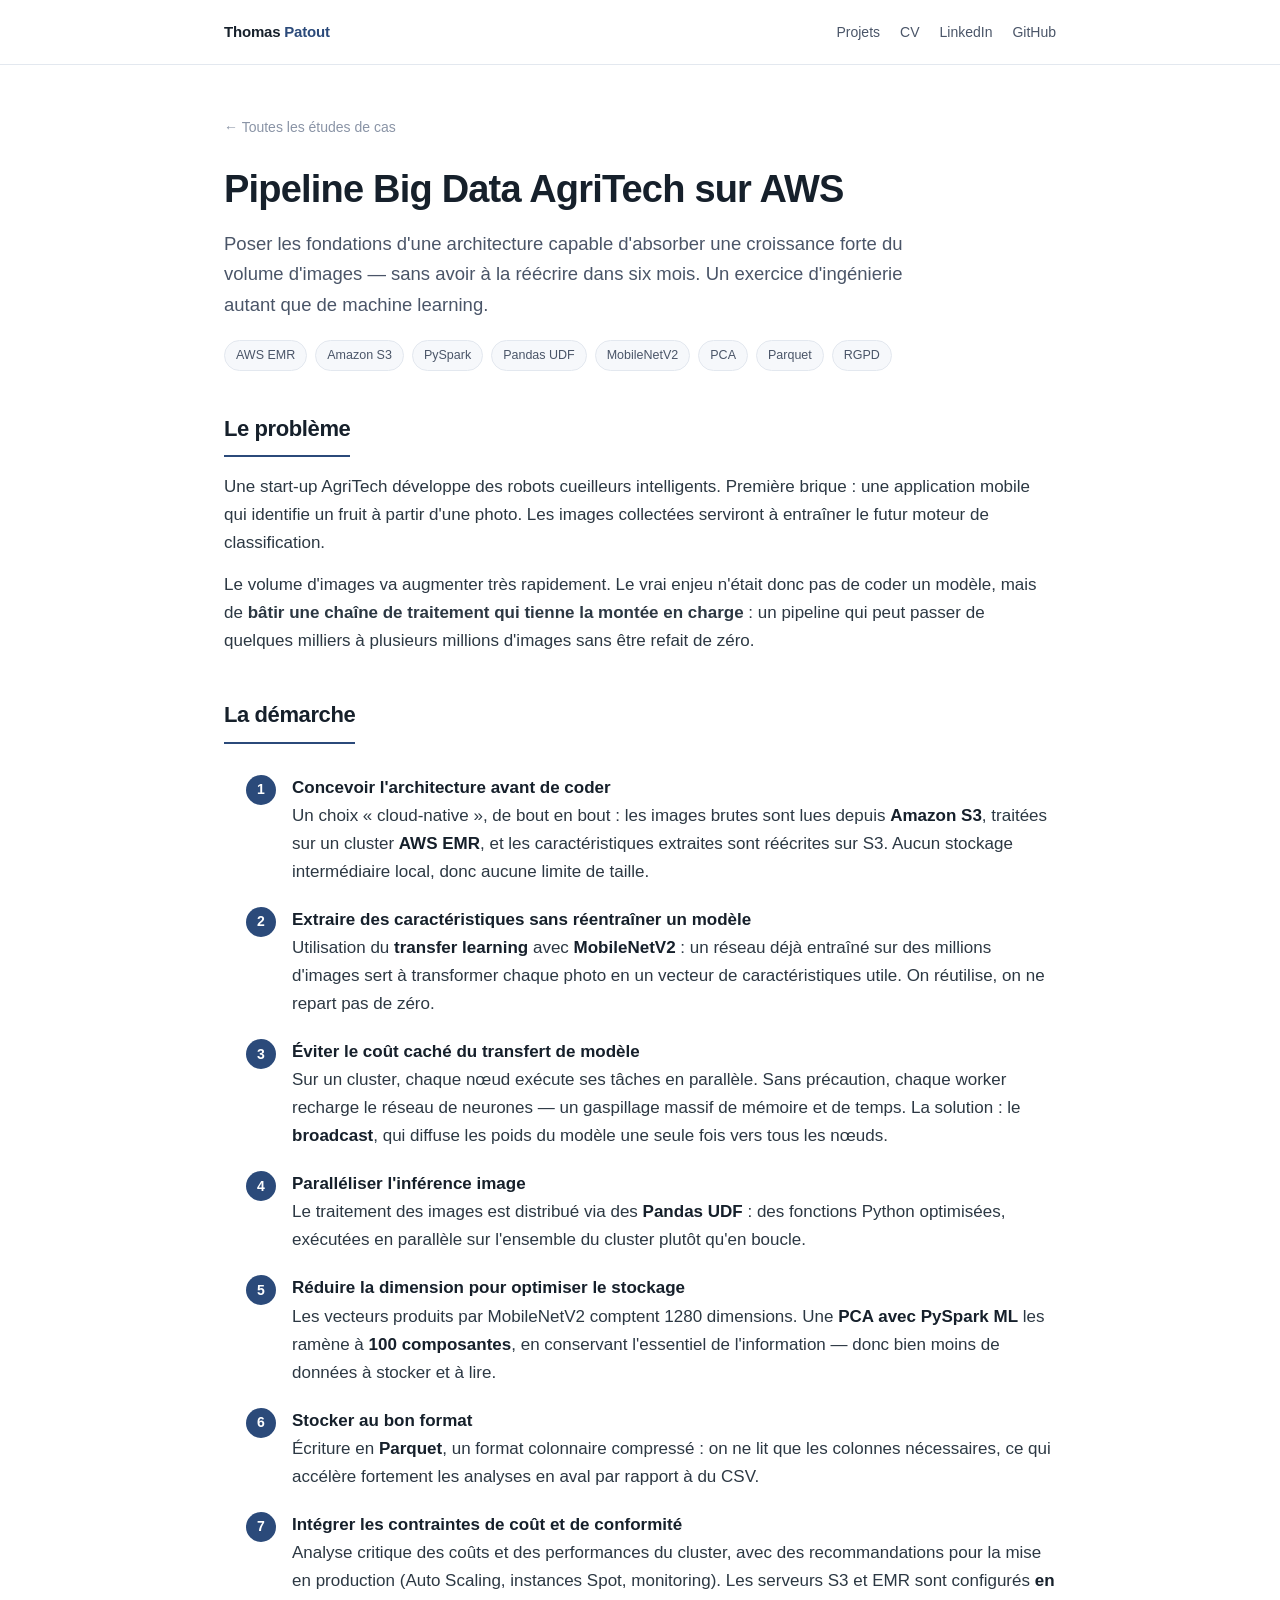
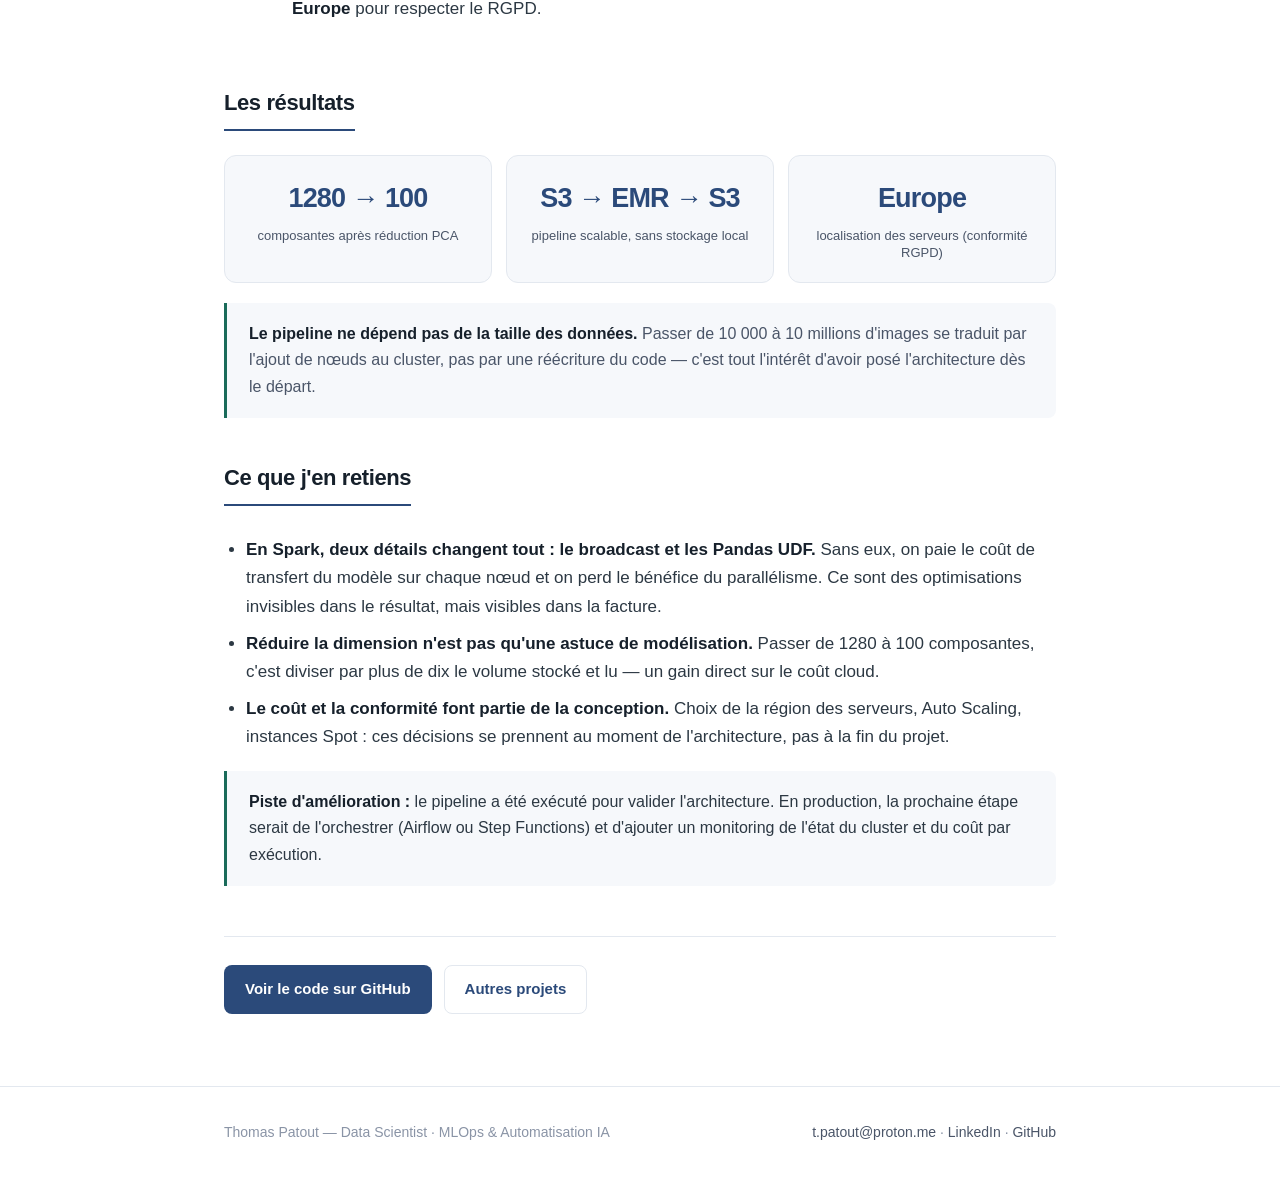
==== projets/big-data-agritech.html @ 0da858d9 "Site portfolio : accueil et 3 etudes de cas" ====
<!DOCTYPE html>
<html lang="fr">
<head>
<meta charset="UTF-8">
<meta name="viewport" content="width=device-width, initial-scale=1.0">
<title>Pipeline Big Data AgriTech sur AWS · Thomas Patout</title>
<meta name="description" content="Étude de cas : pipeline de feature engineering scalable sur AWS EMR et PySpark — transfer learning MobileNetV2 en Pandas UDF, PCA et stockage Parquet sur S3.">
<link rel="stylesheet" href="../style.css">
</head>
<body>

<nav class="nav">
  <div class="wrap">
    <div class="brand">Thomas <span>Patout</span></div>
    <ul>
      <li><a href="../index.html#projets">Projets</a></li>
      <li><a href="../assets/cv-thomas-patout.pdf">CV</a></li>
      <li><a href="https://www.linkedin.com/in/thomas-patout/">LinkedIn</a></li>
      <li><a href="https://github.com/tmoahs">GitHub</a></li>
    </ul>
  </div>
</nav>

<article class="article">
  <div class="wrap">

    <a class="back" href="../index.html#projets">← Toutes les études de cas</a>

    <h1>Pipeline Big Data AgriTech sur AWS</h1>
    <p class="lede">
      Poser les fondations d'une architecture capable d'absorber une croissance forte du volume
      d'images — sans avoir à la réécrire dans six mois. Un exercice d'ingénierie autant que de
      machine learning.
    </p>

    <div class="tags">
      <span>AWS EMR</span>
      <span>Amazon S3</span>
      <span>PySpark</span>
      <span>Pandas UDF</span>
      <span>MobileNetV2</span>
      <span>PCA</span>
      <span>Parquet</span>
      <span>RGPD</span>
    </div>

    <section>
      <h2>Le problème</h2>
      <p>
        Une start-up AgriTech développe des robots cueilleurs intelligents. Première brique : une
        application mobile qui identifie un fruit à partir d'une photo. Les images collectées
        serviront à entraîner le futur moteur de classification.
      </p>
      <p>
        Le volume d'images va augmenter très rapidement. Le vrai enjeu n'était donc pas de coder un
        modèle, mais de <strong>bâtir une chaîne de traitement qui tienne la montée en charge</strong> :
        un pipeline qui peut passer de quelques milliers à plusieurs millions d'images sans être
        refait de zéro.
      </p>
    </section>

    <section>
      <h2>La démarche</h2>
      <ol class="steps">
        <li>
          <b>Concevoir l'architecture avant de coder</b>
          Un choix « cloud-native », de bout en bout : les images brutes sont lues depuis
          <strong>Amazon S3</strong>, traitées sur un cluster <strong>AWS EMR</strong>, et les
          caractéristiques extraites sont réécrites sur S3. Aucun stockage intermédiaire local,
          donc aucune limite de taille.
        </li>
        <li>
          <b>Extraire des caractéristiques sans réentraîner un modèle</b>
          Utilisation du <strong>transfer learning</strong> avec <strong>MobileNetV2</strong> : un
          réseau déjà entraîné sur des millions d'images sert à transformer chaque photo en un
          vecteur de caractéristiques utile. On réutilise, on ne repart pas de zéro.
        </li>
        <li>
          <b>Éviter le coût caché du transfert de modèle</b>
          Sur un cluster, chaque nœud exécute ses tâches en parallèle. Sans précaution, chaque
          worker recharge le réseau de neurones — un gaspillage massif de mémoire et de temps.
          La solution : le <strong>broadcast</strong>, qui diffuse les poids du modèle une seule
          fois vers tous les nœuds.
        </li>
        <li>
          <b>Paralléliser l'inférence image</b>
          Le traitement des images est distribué via des <strong>Pandas UDF</strong> : des fonctions
          Python optimisées, exécutées en parallèle sur l'ensemble du cluster plutôt qu'en boucle.
        </li>
        <li>
          <b>Réduire la dimension pour optimiser le stockage</b>
          Les vecteurs produits par MobileNetV2 comptent 1280 dimensions. Une
          <strong>PCA avec PySpark ML</strong> les ramène à <strong>100 composantes</strong>, en
          conservant l'essentiel de l'information — donc bien moins de données à stocker et à lire.
        </li>
        <li>
          <b>Stocker au bon format</b>
          Écriture en <strong>Parquet</strong>, un format colonnaire compressé : on ne lit que les
          colonnes nécessaires, ce qui accélère fortement les analyses en aval par rapport à du CSV.
        </li>
        <li>
          <b>Intégrer les contraintes de coût et de conformité</b>
          Analyse critique des coûts et des performances du cluster, avec des recommandations pour
          la mise en production (Auto Scaling, instances Spot, monitoring). Les serveurs S3 et EMR
          sont configurés <strong>en Europe</strong> pour respecter le RGPD.
        </li>
      </ol>
    </section>

    <section>
      <h2>Les résultats</h2>
      <div class="metrics">
        <div class="metric">
          <div class="value">1280 → 100</div>
          <div class="label">composantes après réduction PCA</div>
        </div>
        <div class="metric">
          <div class="value">S3 → EMR → S3</div>
          <div class="label">pipeline scalable, sans stockage local</div>
        </div>
        <div class="metric">
          <div class="value">Europe</div>
          <div class="label">localisation des serveurs (conformité RGPD)</div>
        </div>
      </div>
      <div class="callout">
        <strong>Le pipeline ne dépend pas de la taille des données.</strong> Passer de 10 000 à
        10 millions d'images se traduit par l'ajout de nœuds au cluster, pas par une réécriture du
        code — c'est tout l'intérêt d'avoir posé l'architecture dès le départ.
      </div>
    </section>

    <section>
      <h2>Ce que j'en retiens</h2>
      <ul>
        <li>
          <strong>En Spark, deux détails changent tout : le broadcast et les Pandas UDF.</strong>
          Sans eux, on paie le coût de transfert du modèle sur chaque nœud et on perd le bénéfice
          du parallélisme. Ce sont des optimisations invisibles dans le résultat, mais visibles
          dans la facture.
        </li>
        <li>
          <strong>Réduire la dimension n'est pas qu'une astuce de modélisation.</strong> Passer de
          1280 à 100 composantes, c'est diviser par plus de dix le volume stocké et lu — un gain
          direct sur le coût cloud.
        </li>
        <li>
          <strong>Le coût et la conformité font partie de la conception.</strong> Choix de la région
          des serveurs, Auto Scaling, instances Spot : ces décisions se prennent au moment de
          l'architecture, pas à la fin du projet.
        </li>
      </ul>
      <p class="callout">
        <strong>Piste d'amélioration :</strong> le pipeline a été exécuté pour valider l'architecture.
        En production, la prochaine étape serait de l'orchestrer (Airflow ou Step Functions) et
        d'ajouter un monitoring de l'état du cluster et du coût par exécution.
      </p>
    </section>

    <div class="footer-links">
      <a class="btn btn-primary" href="https://github.com/tmoahs/Traitement-Big-Data">Voir le code sur GitHub</a>
      <a class="btn btn-ghost" href="../index.html#projets">Autres projets</a>
    </div>

  </div>
</article>

<footer>
  <div class="wrap">
    <div>Thomas Patout — Data Scientist · MLOps &amp; Automatisation IA</div>
    <div>
      <a href="mailto:t.patout@proton.me">t.patout@proton.me</a> ·
      <a href="https://www.linkedin.com/in/thomas-patout/">LinkedIn</a> ·
      <a href="https://github.com/tmoahs">GitHub</a>
    </div>
  </div>
</footer>

</body>
</html>
---- style.css ----
/* ============================================================
   Portfolio — Thomas Patout
   Feuille de style unique, sans dépendance externe.
   ============================================================ */

:root {
  --ink: #16202b;
  --mid: #4a5568;
  --light: #8a94a6;
  --accent: #2b4a7a;
  --accent2: #1a6b5a;
  --soft: #f6f8fb;
  --rule: #e3e8ef;
  --radius: 12px;
  --max: 880px;
}

*, *::before, *::after { box-sizing: border-box; margin: 0; padding: 0; }

html { scroll-behavior: smooth; }

body {
  font-family: -apple-system, BlinkMacSystemFont, "Segoe UI", Roboto, Helvetica, Arial, sans-serif;
  color: var(--ink);
  background: #fff;
  font-size: 17px;
  line-height: 1.65;
  -webkit-font-smoothing: antialiased;
}

.wrap { max-width: var(--max); margin: 0 auto; padding: 0 24px; }

a { color: var(--accent); text-decoration: none; }
a:hover { text-decoration: underline; }

/* ---------- Barre de navigation ---------- */

.nav {
  border-bottom: 1px solid var(--rule);
  padding: 18px 0;
  background: rgba(255, 255, 255, 0.92);
  backdrop-filter: blur(8px);
  position: sticky;
  top: 0;
  z-index: 10;
}

.nav .wrap {
  display: flex;
  justify-content: space-between;
  align-items: center;
  gap: 16px;
  flex-wrap: wrap;
}

.nav .brand { font-weight: 700; font-size: 15px; letter-spacing: -0.2px; color: var(--ink); }
.nav .brand span { color: var(--accent); }

.nav ul { display: flex; gap: 20px; list-style: none; }
.nav ul a { font-size: 14px; color: var(--mid); font-weight: 500; }
.nav ul a:hover { color: var(--accent); text-decoration: none; }

/* ---------- En-tête ---------- */

.hero { padding: 72px 0 56px; }

.hero .eyebrow {
  font-size: 13px;
  font-weight: 600;
  letter-spacing: 1.4px;
  text-transform: uppercase;
  color: var(--accent2);
  margin-bottom: 14px;
}

.hero h1 {
  font-size: clamp(32px, 5vw, 46px);
  line-height: 1.15;
  letter-spacing: -1px;
  margin-bottom: 20px;
}

.hero .lede {
  font-size: 19px;
  color: var(--mid);
  max-width: 660px;
}

.hero .lede strong { color: var(--ink); }

.actions { display: flex; flex-wrap: wrap; gap: 12px; margin-top: 30px; }

.btn {
  display: inline-block;
  padding: 11px 20px;
  border-radius: 8px;
  font-size: 15px;
  font-weight: 600;
  border: 1px solid transparent;
}

.btn-primary { background: var(--accent); color: #fff; }
.btn-primary:hover { background: #23406a; text-decoration: none; }

.btn-ghost { background: #fff; color: var(--accent); border-color: var(--rule); }
.btn-ghost:hover { background: var(--soft); text-decoration: none; }

/* ---------- Sections ---------- */

section { padding: 8px 0 40px; }

.section-head {
  display: flex;
  align-items: baseline;
  justify-content: space-between;
  gap: 12px;
  border-bottom: 1px solid var(--rule);
  padding-bottom: 10px;
  margin-bottom: 28px;
}

.section-head h2 { font-size: 15px; letter-spacing: 1.2px; text-transform: uppercase; color: var(--accent); }

/* ---------- Cartes de projet ---------- */

.cards { display: grid; gap: 18px; }

.card {
  display: block;
  border: 1px solid var(--rule);
  border-radius: var(--radius);
  padding: 26px 28px;
  color: inherit;
  transition: border-color .15s ease, transform .15s ease, box-shadow .15s ease;
}

.card:hover {
  border-color: #c7d2e0;
  transform: translateY(-2px);
  box-shadow: 0 8px 24px rgba(22, 32, 43, .07);
  text-decoration: none;
}

.card .tag {
  display: inline-block;
  font-size: 12px;
  font-weight: 600;
  letter-spacing: .4px;
  color: var(--accent2);
  background: #e8f5f1;
  padding: 3px 10px;
  border-radius: 20px;
  margin-bottom: 12px;
}

.card h3 { font-size: 21px; letter-spacing: -.3px; margin-bottom: 8px; }

.card p { color: var(--mid); font-size: 15.5px; }

.card .result {
  margin-top: 14px;
  padding-top: 14px;
  border-top: 1px dashed var(--rule);
  font-size: 14px;
  color: var(--mid);
}

.card .result strong { color: var(--accent); }

.card .more { display: inline-block; margin-top: 14px; font-size: 14.5px; font-weight: 600; color: var(--accent); }

/* ---------- Étude de cas ---------- */

.article { padding: 48px 0 72px; }

.back { font-size: 14px; color: var(--light); display: inline-block; margin-bottom: 28px; }
.back:hover { color: var(--accent); text-decoration: none; }

.article h1 { font-size: clamp(28px, 4vw, 38px); line-height: 1.2; letter-spacing: -.8px; margin-bottom: 16px; }

.article .lede { font-size: 18.5px; color: var(--mid); margin-bottom: 20px; max-width: 700px; }

.tags { display: flex; flex-wrap: wrap; gap: 8px; margin-bottom: 40px; }

.tags span {
  font-size: 12.5px;
  font-weight: 500;
  color: var(--mid);
  background: var(--soft);
  border: 1px solid var(--rule);
  padding: 4px 11px;
  border-radius: 20px;
}

.article section { padding: 0 0 42px; }

.article h2 {
  font-size: 22px;
  letter-spacing: -.4px;
  margin-bottom: 16px;
  padding-bottom: 8px;
  border-bottom: 2px solid var(--accent);
  display: inline-block;
}

.article p + p { margin-top: 14px; }
.article p { color: #2c3843; }

.article ul, .article ol { margin: 14px 0 0 22px; }
.article li { margin-bottom: 9px; color: #2c3843; }
.article li strong { color: var(--ink); }

/* Étapes numérotées */

.steps { list-style: none; margin-left: 0; counter-reset: step; }

.steps li {
  position: relative;
  padding-left: 46px;
  margin-bottom: 20px;
  counter-increment: step;
}

.steps li::before {
  content: counter(step);
  position: absolute;
  left: 0;
  top: 1px;
  width: 30px;
  height: 30px;
  border-radius: 50%;
  background: var(--accent);
  color: #fff;
  font-size: 14px;
  font-weight: 700;
  display: flex;
  align-items: center;
  justify-content: center;
}

.steps li b { display: block; color: var(--ink); }

/* Métriques */

.metrics { display: grid; grid-template-columns: repeat(auto-fit, minmax(150px, 1fr)); gap: 14px; margin-top: 8px; }

.metric {
  background: var(--soft);
  border: 1px solid var(--rule);
  border-radius: var(--radius);
  padding: 20px;
  text-align: center;
}

.metric .value { font-size: 27px; font-weight: 700; color: var(--accent); letter-spacing: -.8px; }
.metric .label { font-size: 13px; color: var(--mid); margin-top: 6px; line-height: 1.35; }

/* Encadré */

.callout {
  background: var(--soft);
  border-left: 3px solid var(--accent2);
  border-radius: 0 8px 8px 0;
  padding: 18px 22px;
  margin-top: 20px;
  font-size: 16px;
  color: var(--mid);
}

.callout strong { color: var(--ink); }

/* Limites / pistes */

.limits { list-style: none; margin-left: 0; }
.limits li { position: relative; padding-left: 22px; }
.limits li::before { content: "→"; position: absolute; left: 0; color: var(--accent2); font-weight: 700; }

/* Pied d'article */

.article .footer-links {
  display: flex;
  flex-wrap: wrap;
  gap: 12px;
  margin-top: 8px;
  padding-top: 28px;
  border-top: 1px solid var(--rule);
}

/* ---------- Pied de page ---------- */

footer {
  border-top: 1px solid var(--rule);
  padding: 34px 0 46px;
  font-size: 14px;
  color: var(--light);
}

footer .wrap { display: flex; justify-content: space-between; gap: 16px; flex-wrap: wrap; }
footer a { color: var(--mid); }

/* ---------- Mobile ---------- */

@media (max-width: 640px) {
  body { font-size: 16px; }
  .hero { padding: 48px 0 36px; }
  .nav ul { gap: 14px; }
  .nav ul a { font-size: 13px; }
  .card { padding: 22px; }
  .article { padding: 32px 0 56px; }
}
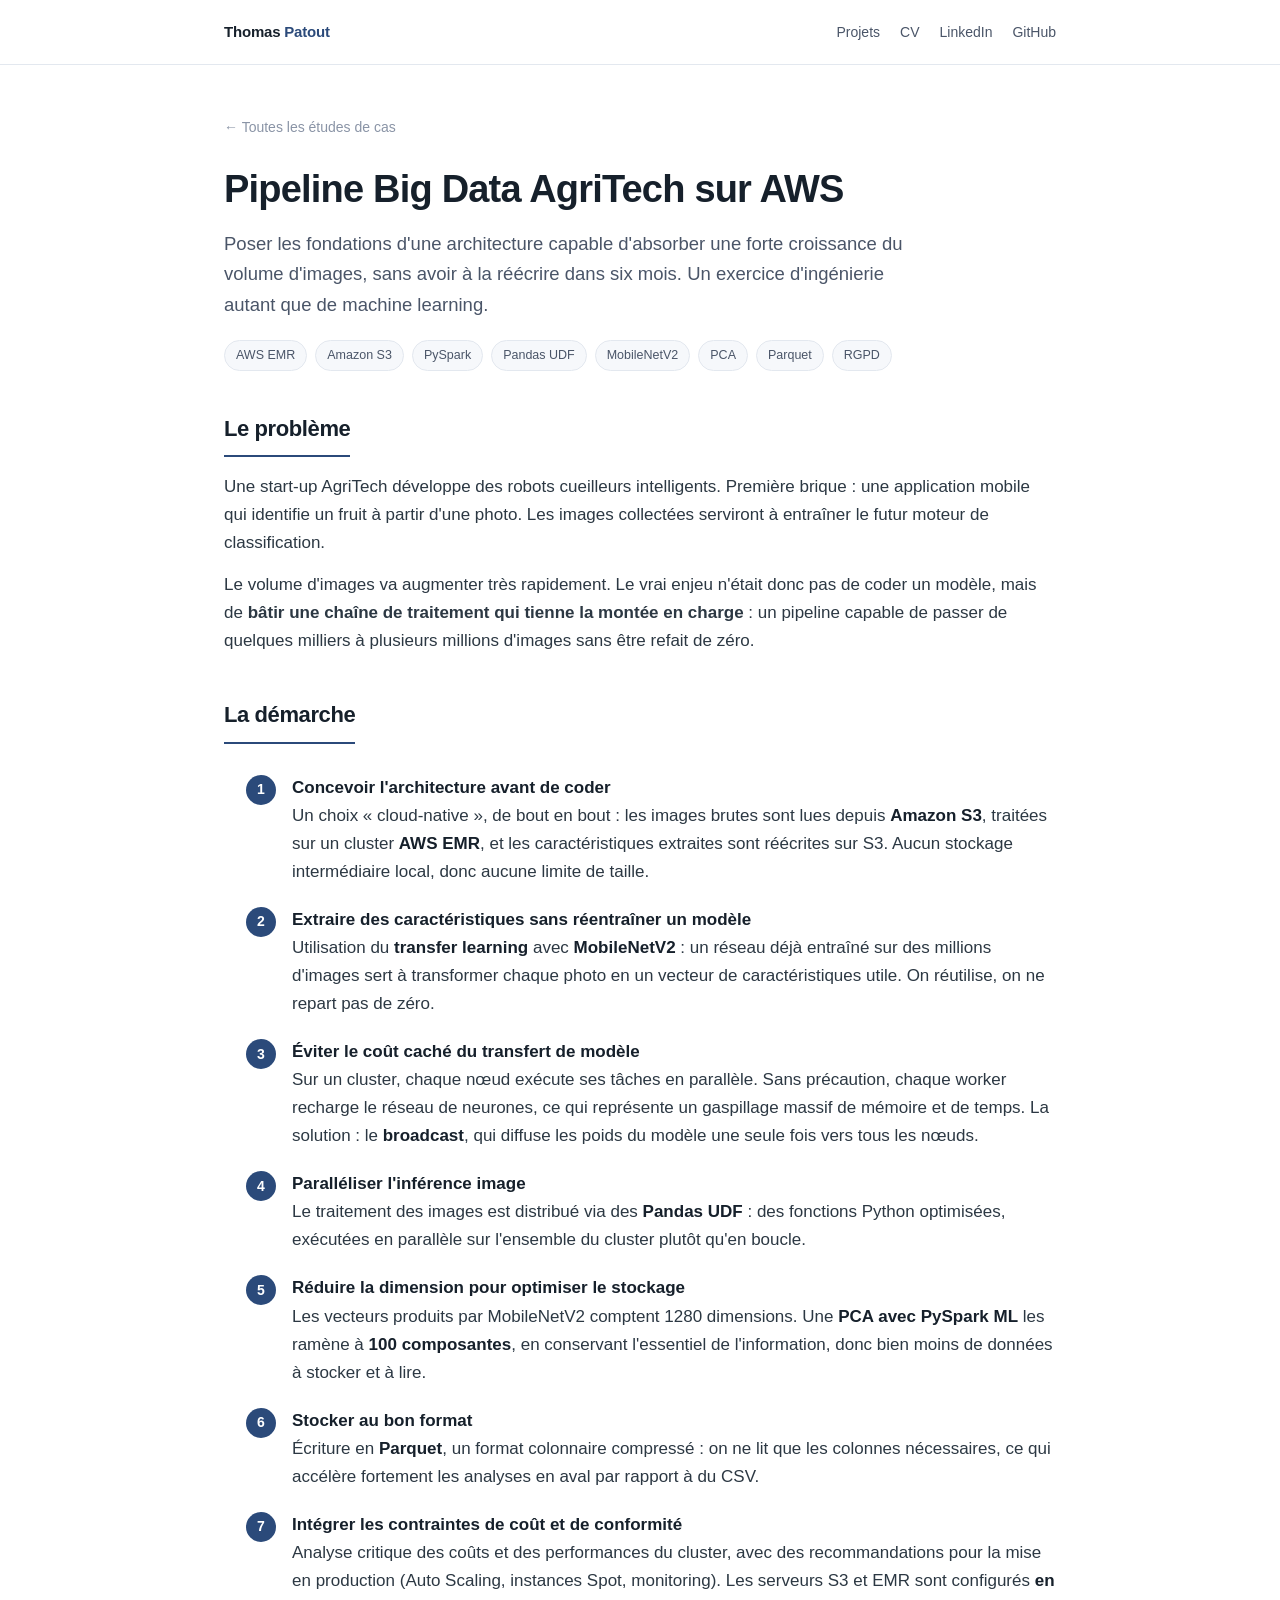
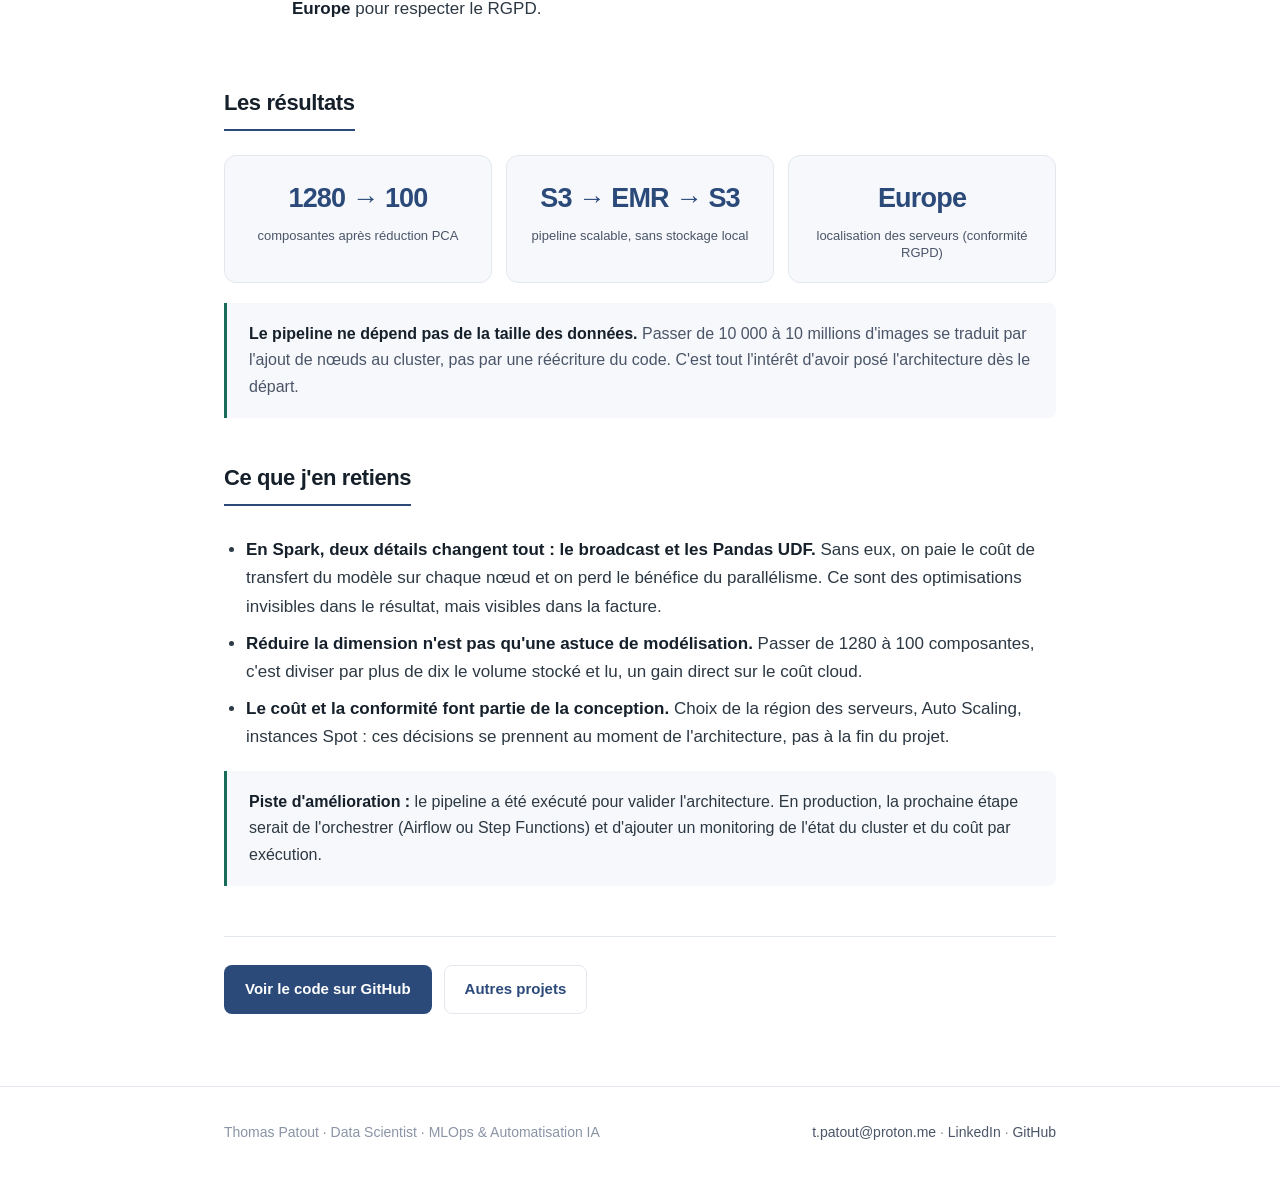
==== commit 8d02a66a: "Retire les tirets cadratins et alleege les tournures" ====
--- a/projets/big-data-agritech.html
+++ b/projets/big-data-agritech.html
@@ -4,7 +4,7 @@
 <meta charset="UTF-8">
 <meta name="viewport" content="width=device-width, initial-scale=1.0">
 <title>Pipeline Big Data AgriTech sur AWS · Thomas Patout</title>
-<meta name="description" content="Étude de cas : pipeline de feature engineering scalable sur AWS EMR et PySpark — transfer learning MobileNetV2 en Pandas UDF, PCA et stockage Parquet sur S3.">
+<meta name="description" content="Étude de cas : pipeline de feature engineering scalable sur AWS EMR et PySpark, avec transfer learning MobileNetV2 en Pandas UDF, PCA et stockage Parquet sur S3.">
 <link rel="stylesheet" href="../style.css">
 </head>
 <body>
@@ -28,8 +28,8 @@
 
     <h1>Pipeline Big Data AgriTech sur AWS</h1>
     <p class="lede">
-      Poser les fondations d'une architecture capable d'absorber une croissance forte du volume
-      d'images — sans avoir à la réécrire dans six mois. Un exercice d'ingénierie autant que de
+      Poser les fondations d'une architecture capable d'absorber une forte croissance du volume
+      d'images, sans avoir à la réécrire dans six mois. Un exercice d'ingénierie autant que de
       machine learning.
     </p>
 
@@ -54,7 +54,7 @@
       <p>
         Le volume d'images va augmenter très rapidement. Le vrai enjeu n'était donc pas de coder un
         modèle, mais de <strong>bâtir une chaîne de traitement qui tienne la montée en charge</strong> :
-        un pipeline qui peut passer de quelques milliers à plusieurs millions d'images sans être
+        un pipeline capable de passer de quelques milliers à plusieurs millions d'images sans être
         refait de zéro.
       </p>
     </section>
@@ -78,9 +78,9 @@
         <li>
           <b>Éviter le coût caché du transfert de modèle</b>
           Sur un cluster, chaque nœud exécute ses tâches en parallèle. Sans précaution, chaque
-          worker recharge le réseau de neurones — un gaspillage massif de mémoire et de temps.
-          La solution : le <strong>broadcast</strong>, qui diffuse les poids du modèle une seule
-          fois vers tous les nœuds.
+          worker recharge le réseau de neurones, ce qui représente un gaspillage massif de mémoire
+          et de temps. La solution : le <strong>broadcast</strong>, qui diffuse les poids du modèle
+          une seule fois vers tous les nœuds.
         </li>
         <li>
           <b>Paralléliser l'inférence image</b>
@@ -91,7 +91,7 @@
           <b>Réduire la dimension pour optimiser le stockage</b>
           Les vecteurs produits par MobileNetV2 comptent 1280 dimensions. Une
           <strong>PCA avec PySpark ML</strong> les ramène à <strong>100 composantes</strong>, en
-          conservant l'essentiel de l'information — donc bien moins de données à stocker et à lire.
+          conservant l'essentiel de l'information, donc bien moins de données à stocker et à lire.
         </li>
         <li>
           <b>Stocker au bon format</b>
@@ -126,7 +126,7 @@
       <div class="callout">
         <strong>Le pipeline ne dépend pas de la taille des données.</strong> Passer de 10 000 à
         10 millions d'images se traduit par l'ajout de nœuds au cluster, pas par une réécriture du
-        code — c'est tout l'intérêt d'avoir posé l'architecture dès le départ.
+        code. C'est tout l'intérêt d'avoir posé l'architecture dès le départ.
       </div>
     </section>
 
@@ -141,7 +141,7 @@
         </li>
         <li>
           <strong>Réduire la dimension n'est pas qu'une astuce de modélisation.</strong> Passer de
-          1280 à 100 composantes, c'est diviser par plus de dix le volume stocké et lu — un gain
+          1280 à 100 composantes, c'est diviser par plus de dix le volume stocké et lu, un gain
           direct sur le coût cloud.
         </li>
         <li>
@@ -167,7 +167,7 @@
 
 <footer>
   <div class="wrap">
-    <div>Thomas Patout — Data Scientist · MLOps &amp; Automatisation IA</div>
+    <div>Thomas Patout · Data Scientist · MLOps &amp; Automatisation IA</div>
     <div>
       <a href="mailto:t.patout@proton.me">t.patout@proton.me</a> ·
       <a href="https://www.linkedin.com/in/thomas-patout/">LinkedIn</a> ·
--- a/style.css
+++ b/style.css
@@ -1,5 +1,5 @@
 /* ============================================================
-   Portfolio — Thomas Patout
+   Portfolio de Thomas Patout
    Feuille de style unique, sans dépendance externe.
    ============================================================ */
 
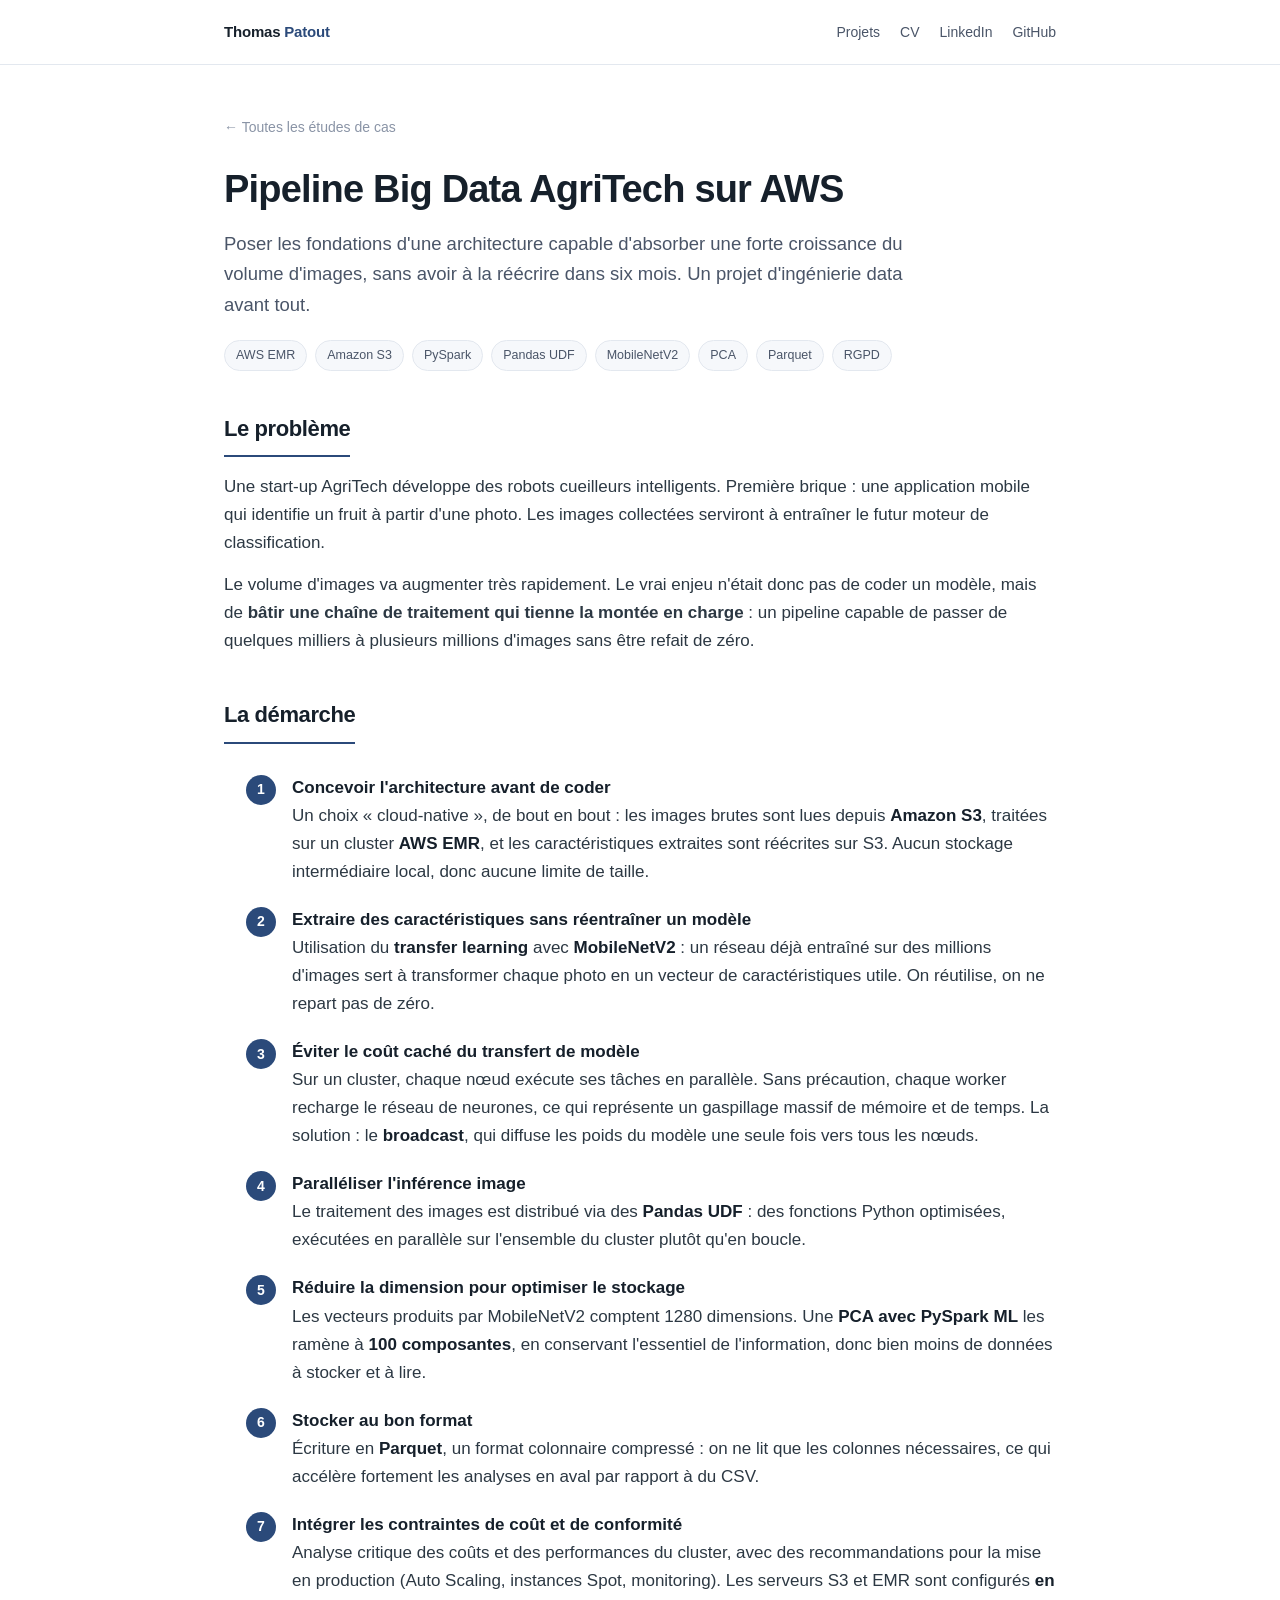
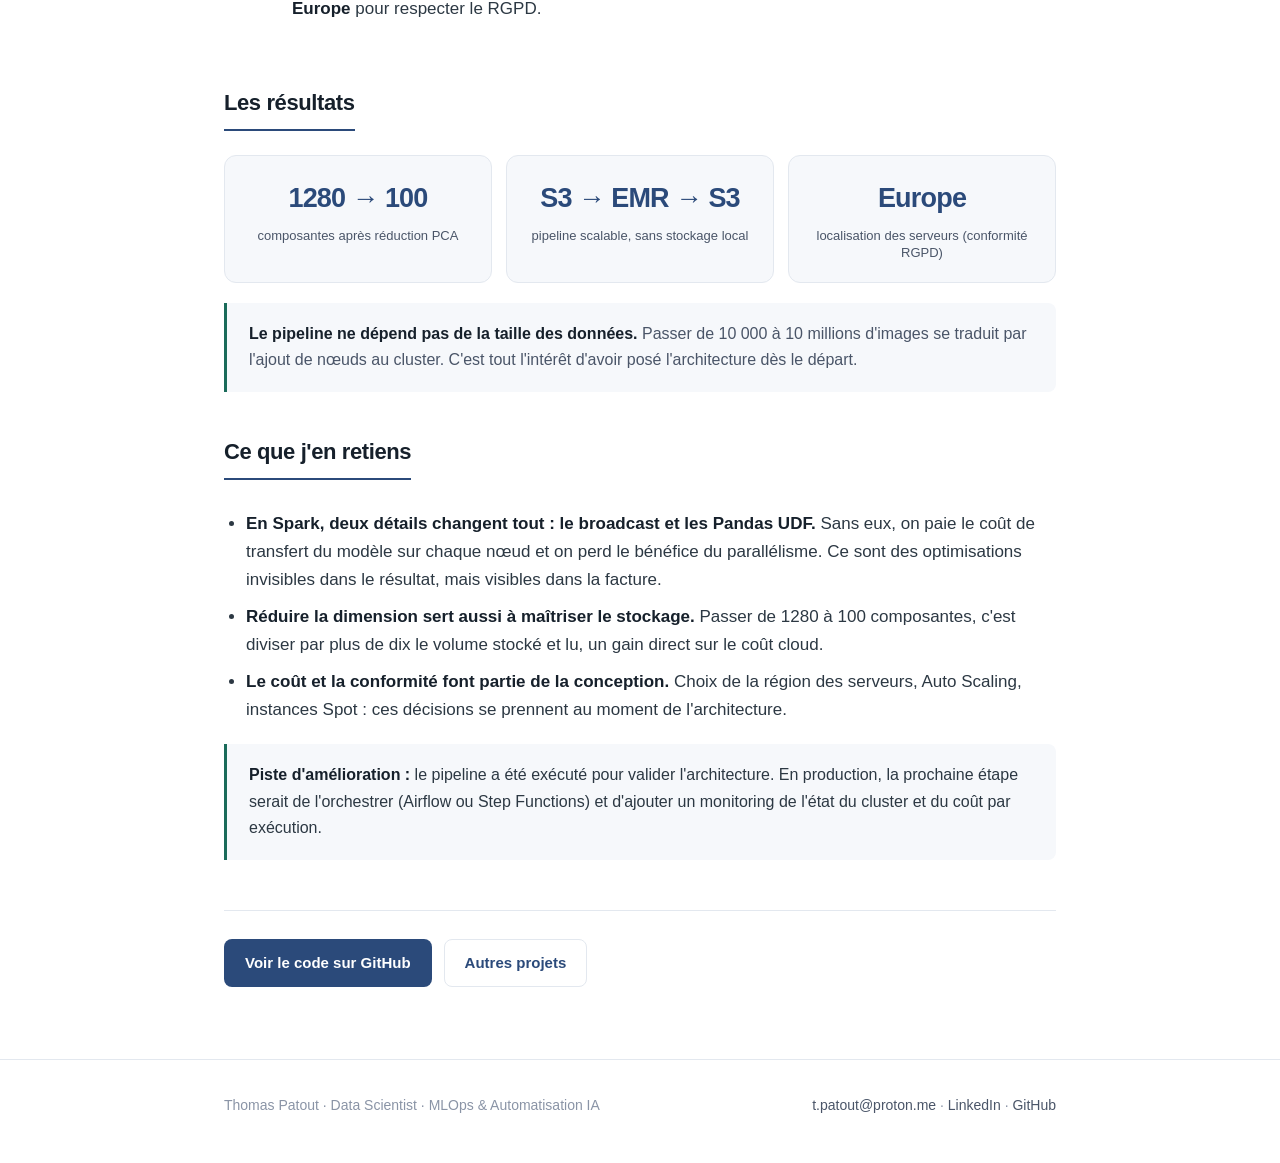
==== commit 1baaf8b6: "Reecrit les tournures de retournement en affirmatif" ====
--- a/projets/big-data-agritech.html
+++ b/projets/big-data-agritech.html
@@ -29,8 +29,7 @@
     <h1>Pipeline Big Data AgriTech sur AWS</h1>
     <p class="lede">
       Poser les fondations d'une architecture capable d'absorber une forte croissance du volume
-      d'images, sans avoir à la réécrire dans six mois. Un exercice d'ingénierie autant que de
-      machine learning.
+      d'images, sans avoir à la réécrire dans six mois. Un projet d'ingénierie data avant tout.
     </p>
 
     <div class="tags">
@@ -125,8 +124,7 @@
       </div>
       <div class="callout">
         <strong>Le pipeline ne dépend pas de la taille des données.</strong> Passer de 10 000 à
-        10 millions d'images se traduit par l'ajout de nœuds au cluster, pas par une réécriture du
-        code. C'est tout l'intérêt d'avoir posé l'architecture dès le départ.
+        10 millions d'images se traduit par l'ajout de nœuds au cluster. C'est tout l'intérêt d'avoir posé l'architecture dès le départ.
       </div>
     </section>
 
@@ -140,14 +138,13 @@
           dans la facture.
         </li>
         <li>
-          <strong>Réduire la dimension n'est pas qu'une astuce de modélisation.</strong> Passer de
+          <strong>Réduire la dimension sert aussi à maîtriser le stockage.</strong> Passer de
           1280 à 100 composantes, c'est diviser par plus de dix le volume stocké et lu, un gain
           direct sur le coût cloud.
         </li>
         <li>
           <strong>Le coût et la conformité font partie de la conception.</strong> Choix de la région
-          des serveurs, Auto Scaling, instances Spot : ces décisions se prennent au moment de
-          l'architecture, pas à la fin du projet.
+          des serveurs, Auto Scaling, instances Spot : ces décisions se prennent au moment de l'architecture.
         </li>
       </ul>
       <p class="callout">
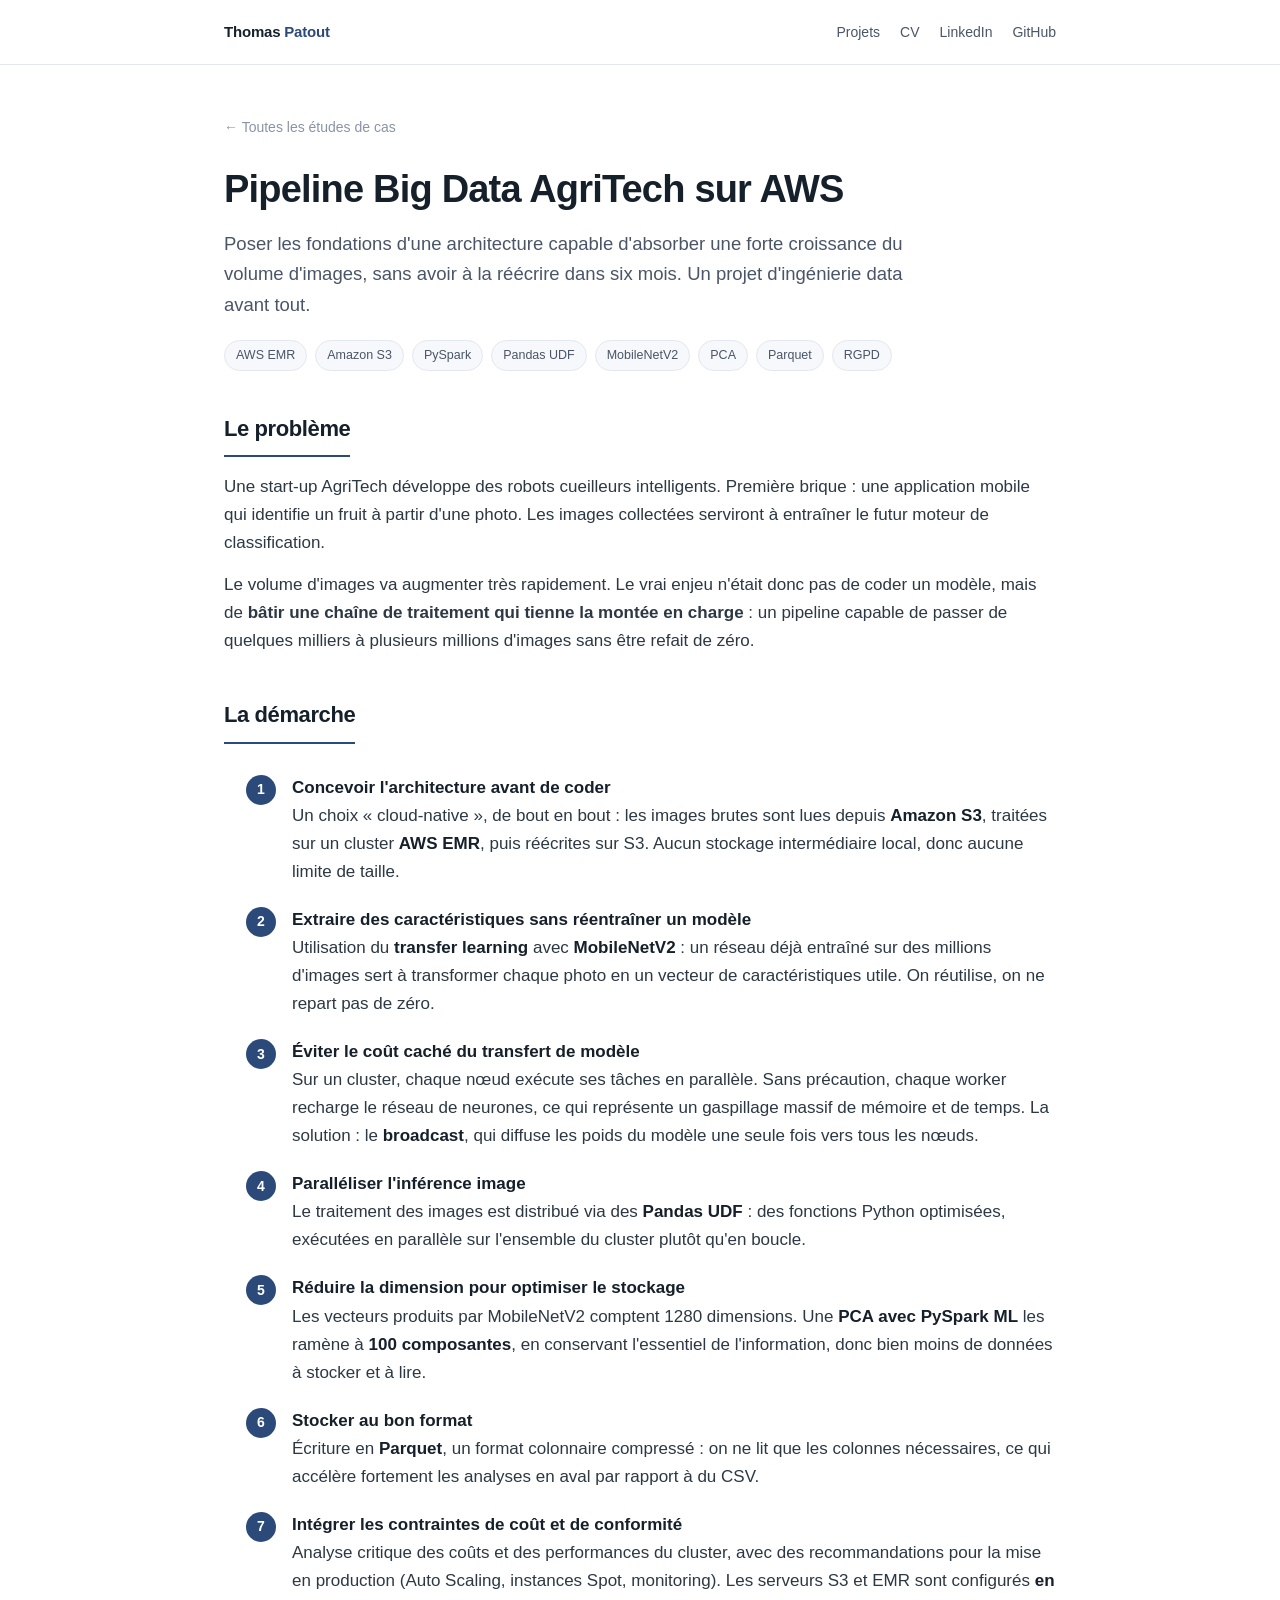
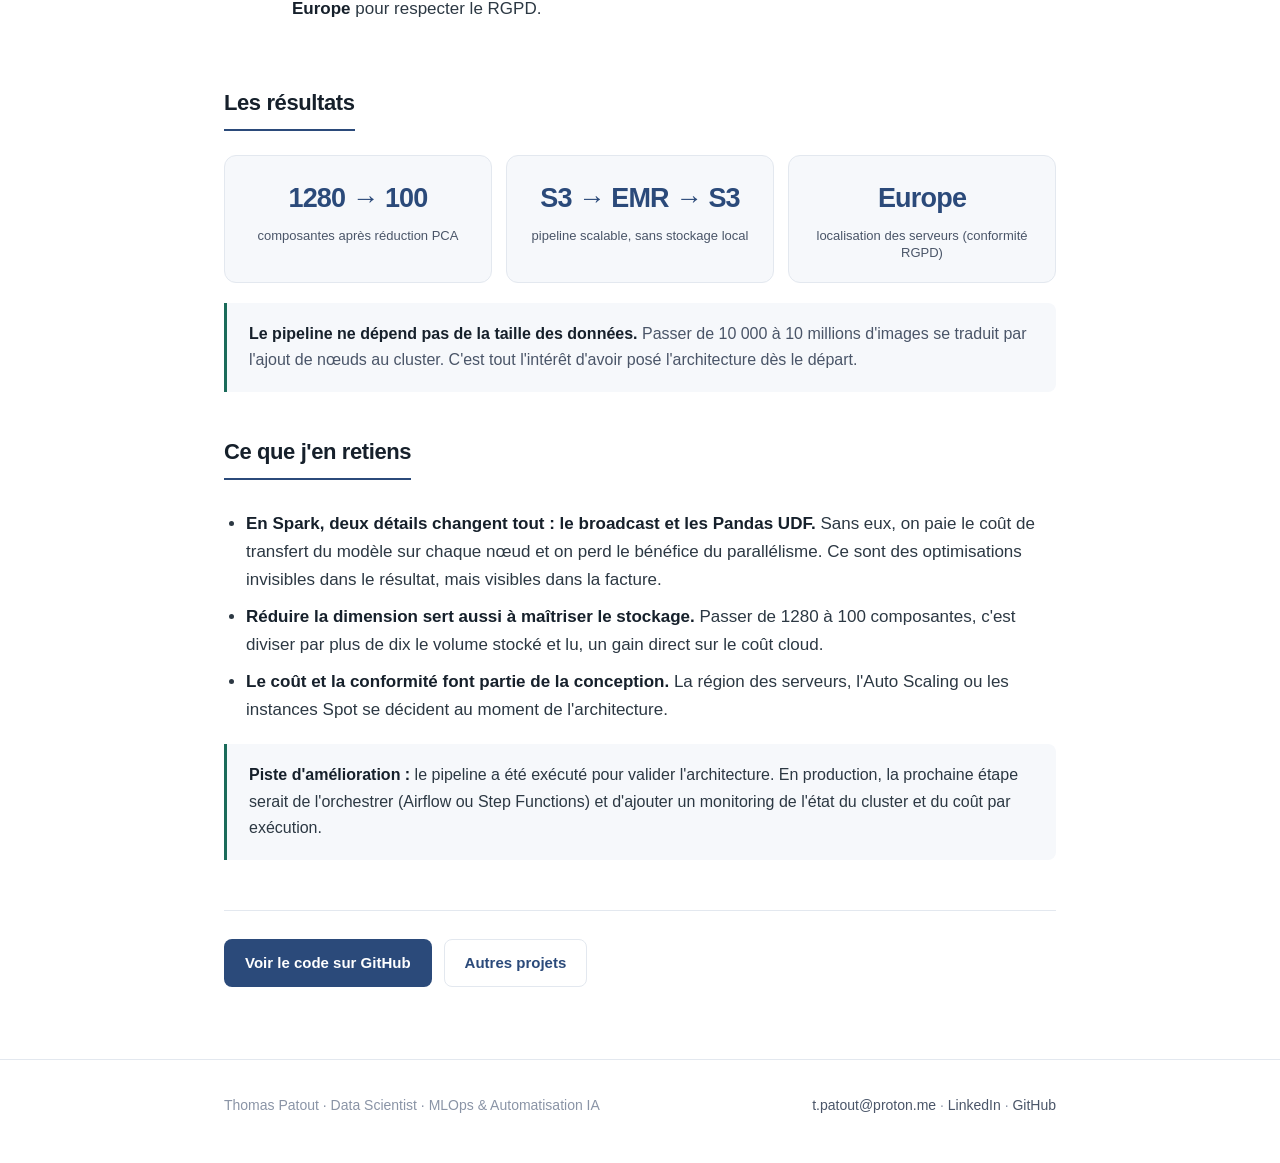
==== commit a2c37c58: "Varie le rythme des enumerations" ====
--- a/projets/big-data-agritech.html
+++ b/projets/big-data-agritech.html
@@ -63,9 +63,7 @@
       <ol class="steps">
         <li>
           <b>Concevoir l'architecture avant de coder</b>
-          Un choix « cloud-native », de bout en bout : les images brutes sont lues depuis
-          <strong>Amazon S3</strong>, traitées sur un cluster <strong>AWS EMR</strong>, et les
-          caractéristiques extraites sont réécrites sur S3. Aucun stockage intermédiaire local,
+          Un choix « cloud-native », de bout en bout : les images brutes sont lues depuis <strong>Amazon S3</strong>, traitées sur un cluster <strong>AWS EMR</strong>, puis réécrites sur S3. Aucun stockage intermédiaire local,
           donc aucune limite de taille.
         </li>
         <li>
@@ -143,8 +141,7 @@
           direct sur le coût cloud.
         </li>
         <li>
-          <strong>Le coût et la conformité font partie de la conception.</strong> Choix de la région
-          des serveurs, Auto Scaling, instances Spot : ces décisions se prennent au moment de l'architecture.
+          <strong>Le coût et la conformité font partie de la conception.</strong> La région des serveurs, l'Auto Scaling ou les instances Spot se décident au moment de l'architecture.
         </li>
       </ul>
       <p class="callout">
